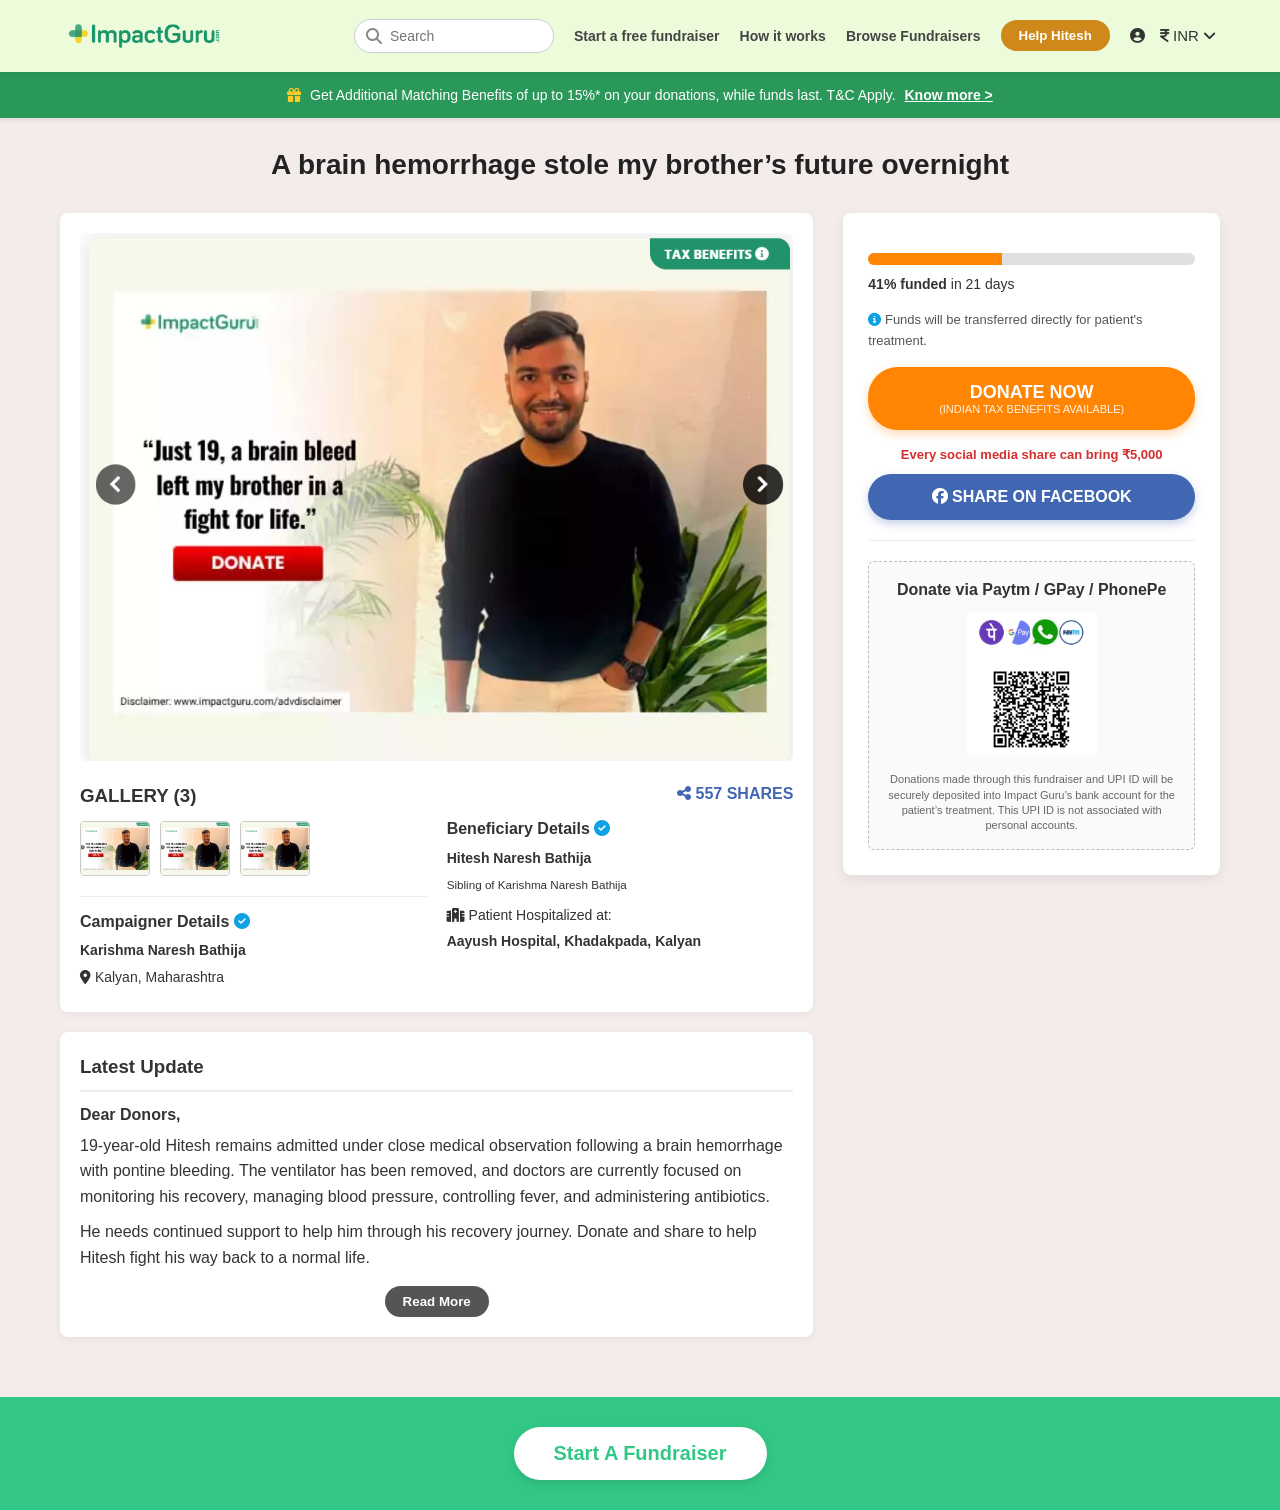
==== index.html @ 14ece55c "Rename index2.html to index.html" ====
<!DOCTYPE html>
<html lang="en">
<head>
    <meta charset="UTF-8">
    <meta name="viewport" content="width=device-width, initial-scale=1.0">
    <title>ImpactGuru Campaign</title>
    <link rel="icon" type="image/x-icon" href="./images/icon.png">
    <link rel="stylesheet" href="https://cdnjs.cloudflare.com/ajax/libs/font-awesome/6.4.0/css/all.min.css">
    
    <link rel="stylesheet" href="style.css">
</head>
<body>

    <nav class="navbar">
        <a href="#" class="logo"><img src="./images/impactguruLogo.png" alt="ImpactGuru"></a>
        
        <div class="menu-toggle" id="mobile-menu">
            <i class="fa-solid fa-bars"></i>
        </div>

        <div class="nav-menu" id="nav-menu">
            <div class="search-container">
                <i class="fa-solid fa-magnifying-glass"></i>
                <input type="text" class="search" placeholder="Search">
            </div>
            
            <a href="#" class="link">Start a free fundraiser</a>
            <a href="#" class="link">How it works</a>
            <a href="#" class="link">Browse Fundraisers</a>
            <button class="help-btn">Help Hitesh</button>
            
            <div class="nav-right-icons">
                <a href="#"><i class="fa-solid fa-circle-user"></i></a>
                <a href="#"><i class="fa-solid fa-indian-rupee-sign"></i> INR <i class="fa-solid fa-angle-down"></i></a>
            </div>
        </div>
    </nav>
    
    <div class="promo-banner">
        <i class="fa-solid fa-gift" style="color: #ffca28; margin-right: 5px;"></i>  
        Get Additional Matching Benefits of up to 15%* on your donations, while funds last. T&C Apply. 
        <a href="#">Know more &gt;</a>
    </div>

    <div class="container">
        
        <h1 class="campaign-title">A brain hemorrhage stole my brother’s future overnight</h1>
        
        <div class="main-grid">
            
            <div class="left-column">
                
                <div class="card">
                    <img src="./images/img1.png" alt="Patient Image" class="main-image">
                    
                    <div class="meta-info-section">
                        <div>
                            <h3>GALLERY (3)</h3>
                            <div class="gallery-thumbs">
                                <img src="./images/img1.png" alt="Thumb">
                                <img src="./images/img1.png" alt="Thumb">
                                <img src="./images/img1.png" alt="Thumb">
                            </div>
                            
                            <div class="info-profile">
                                <h4>Campaigner Details <i class="fa-solid fa-circle-check" style="color: #0da2e3;"></i></h4>
                                <p style="font-weight: bold; margin-top:5px;">Karishma Naresh Bathija</p>
                                <p><i class="fa-solid fa-location-dot"></i> Kalyan, Maharashtra</p>
                            </div>
                        </div>
                        
                        <div>
                            <div style="text-align: right; margin-bottom: 10px;">
                                <strong style="color: #4267B2;"><i class="fa-solid fa-share-nodes"></i> 557 SHARES</strong>
                            </div>
                            
                            <div class="info-profile" style="border-top: none; padding-top: 0; margin-top: 0;">
                                <h4>Beneficiary Details <i class="fa-solid fa-circle-check" style="color: #0da2e3;"></i></h4>
                                <p style="font-weight: bold; margin-top:5px;">Hitesh Naresh Bathija</p>
                                <p><small>Sibling of Karishma Naresh Bathija</small></p>
                                <p style="margin-top: 8px;"><i class="fa-solid fa-hospital"></i> Patient Hospitalized at:</p>
                                <p><strong>Aayush Hospital, Khadakpada, Kalyan</strong></p>
                            </div>
                        </div>
                    </div>
                </div>

                <div class="card">
                    <h3 style="margin-bottom: 10px; border-bottom: 2px solid #eee; padding-bottom: 8px;">Latest Update</h3>
                    <p><strong>Dear Donors,</strong></p>
                    <p style="margin-top: 5px;">19-year-old Hitesh remains admitted under close medical observation following a brain hemorrhage with pontine bleeding. The ventilator has been removed, and doctors are currently focused on monitoring his recovery, managing blood pressure, controlling fever, and administering antibiotics.</p>
                    <p style="margin-top: 10px;">He needs continued support to help him through his recovery journey. Donate and share to help Hitesh fight his way back to a normal life.</p>
                    <button class="help-btn" style="display:block; margin: 15px auto 0 auto; background: #555;">Read More</button>
                </div>

            </div>

            <div class="right-column">
                
                <div class="donation-box">
                    <div class="progress-container">
                        <div class="custom-progress-bar">
                            <div class="progress-fill"></div>
                        </div>
                        <p style="font-size: 14px;"><strong>41% funded</strong> in 21 days</p>
                    </div>
                    
                    <p style="font-size: 13px; color: #555; margin-top: 10px;">
                        <i class="fa-solid fa-circle-info" style="color:#0da2e3;"></i> Funds will be transferred directly for patient's treatment.
                    </p>
                    
                    <button class="btn-donate">
                        DONATE NOW
                        <span>(INDIAN TAX BENEFITS AVAILABLE)</span>
                    </button>
                    
                    <p style="text-align: center; font-size: 13px; margin-bottom: 8px; font-weight: bold; color: #d32f2f;">
                        Every social media share can bring ₹5,000
                    </p>
                    
                    <button class="btn-share">
                        <i class="fa-brands fa-facebook"></i> SHARE ON FACEBOOK
                    </button>
                    
                    <hr style="margin: 20px 0; border: 0; border-top: 1px solid #eee;">
                    
                    <div class="qr-box">
                        <h4>Donate via Paytm / GPay / PhonePe</h4>
                        <img src="./images/img3.png" alt="UPI QR Code">
                        <p>Donations made through this fundraiser and UPI ID will be securely deposited into Impact Guru’s bank account for the patient’s treatment. This UPI ID is not associated with personal accounts.</p>
                    </div>
                </div>

            </div>
            
        </div>
    </div>

    <div class="bottom-banner">
        <button class="btn-footer">Start A Fundraiser</button>
    </div>

    <script>
        const mobileMenuBtn = document.getElementById('mobile-menu');
        const navMenu = document.getElementById('nav-menu');
        const menuIcon = mobileMenuBtn.querySelector('i');

        mobileMenuBtn.addEventListener('click', () => {
            navMenu.classList.toggle('active');
            
            // Switch icons between Hamburger (bars) and Close (xmark)
            if (navMenu.classList.contains('active')) {
                menuIcon.classList.replace('fa-bars', 'fa-xmark');
            } else {
                menuIcon.classList.replace('fa-xmark', 'fa-bars');
            }
        });
    </script>
</body>
</html>
---- style.css ----
/* --- RESET & UTILITIES --- */
        * {
            margin: 0;
            padding: 0;
            box-sizing: border-box;
            font-family: Arial, sans-serif;
        }
        body {
            background-color: #f4ebeb;
            color: #333;
            line-height: 1.6;
        }
        a {
            text-decoration: none;
            color: inherit;
        }

        /* --- STICKY NAVIGATION BAR --- */
        .navbar {
            display: flex;
            justify-content: space-between;
            align-items: center;
            padding: 15px 5%;
            background: #ecfcda;
            box-shadow: 0 2px 5px rgba(0,0,0,0.05);
            position: sticky;
            top: 0;
            z-index: 1000;
        }
        .logo img {
            width: 160px;
            display: block;
        }
        .menu-toggle {
            display: none;
            font-size: 24px;
            cursor: pointer;
            color: #333;
        }
        .nav-menu {
            display: flex;
            align-items: center;
            gap: 20px;
        }
        .search-container {
            position: relative;
            display: flex;
            align-items: center;
        }
        .search-container input {
            padding: 8px 16px 8px 35px;
            border: 1px solid #ccc;
            border-radius: 20px;
            font-size: 14px;
            outline: none;
            width: 200px;
            transition: all 0.3s ease;
        }
        .search-container input:focus {
            border-color: #20b2aa;
            width: 240px;
        }
        .search-container .fa-magnifying-glass {
            position: absolute;
            left: 12px;
            color: #888;
        }
        .nav-menu .link {
            font-size: 14px;
            font-weight: 600;
            color: #444;
            transition: color 0.2s;
        }
        .nav-menu .link:hover {
            color: #1c938e;
        }
        .help-btn {
            background-color: #ce891a;
            color: #fff;
            border: none;
            padding: 8px 18px;
            font-weight: 600;
            border-radius: 25px;
            cursor: pointer;
            transition: background 0.2s, transform 0.1s;
        }
        .help-btn:hover {
            background-color: #b57511;
            transform: translateY(-1px);
        }
        .nav-right-icons {
            display: flex;
            align-items: center;
            gap: 15px;
            font-size: 15px;
        }

        /* --- HERO PROMO BANNER --- */
        .promo-banner {
            background-color: #299859;
            color: #fff;
            text-align: center;
            padding: 12px 20px;
            font-size: 14px;
            box-shadow: 0 2px 4px rgba(0,0,0,0.1);
        }
        .promo-banner a {
            color: #fff;
            text-decoration: underline;
            font-weight: bold;
            margin-left: 5px;
        }

        /* --- MAIN CONTENT WRAPPER --- */
        .container {
            max-width: 1200px;
            margin: 20px auto;
            padding: 0 20px;
        }
        .campaign-title {
            text-align: center;
            margin: 25px 0;
            font-size: 28px;
            font-weight: bold;
            color: #222;
        }

        /* --- TWO-COLUMN GRID --- */
        .main-grid {
            display: grid;
            grid-template-columns: 2fr 1fr;
            gap: 30px;
            margin-bottom: 30px;
        }

        /* Left Side Cards */
        .card {
            background: #fff;
            border-radius: 8px;
            padding: 20px;
            margin-bottom: 20px;
            box-shadow: 0 2px 8px rgba(0,0,0,0.05);
        }
        .main-image {
            width: 100%;
            border-radius: 6px;
            display: block;
        }

        /* Right Side Widget Box */
        .donation-box {
            background: #fff;
            border-radius: 8px;
            padding: 25px;
            position: sticky;
            top: 90px;
            height: fit-content;
            box-shadow: 0 4px 12px rgba(0,0,0,0.08);
        }
        
        /* --- PROGRESS METER & STATS --- */
        .progress-container {
            margin: 15px 0;
        }
        .custom-progress-bar {
            background: #e0e0e0;
            border-radius: 10px;
            height: 12px;
            width: 100%;
            overflow: hidden;
            margin-bottom: 8px;
        }
        .progress-fill {
            background: #ff8502;
            height: 100%;
            width: 41%; /* Dynamic bar width matching stats */
        }
        
        /* --- ACTION BUTTONS --- */
        .btn-donate {
            background-color: #ff8502;
            color: white;
            border: none;
            width: 100%;
            padding: 15px;
            font-size: 18px;
            font-weight: bold;
            border-radius: 30px;
            cursor: pointer;
            margin: 15px 0;
            box-shadow: 0 4px 10px rgba(255, 133, 2, 0.3);
        }
        .btn-donate span {
            display: block;
            font-size: 11px;
            font-weight: normal;
            opacity: 0.9;
        }
        .btn-share {
            background-color: #4267B2;
            color: white;
            border: none;
            width: 100%;
            padding: 14px;
            font-size: 16px;
            font-weight: bold;
            border-radius: 30px;
            cursor: pointer;
            box-shadow: 0 4px 10px rgba(66, 103, 178, 0.3);
        }

        /* --- GALLERY AND PROFILES GRID --- */
        .meta-info-section {
            display: grid;
            grid-template-columns: 1fr 1fr;
            gap: 20px;
            margin-top: 20px;
        }
        .gallery-thumbs {
            display: flex;
            gap: 10px;
            margin: 10px 0 20px 0;
        }
        .gallery-thumbs img {
            width: 70px;
            height: 55px;
            object-fit: cover;
            border-radius: 4px;
            border: 1px solid #ccc;
        }
        .info-profile {
            border-top: 1px solid #eee;
            padding-top: 12px;
            margin-top: 12px;
        }
        .info-profile p {
            margin-bottom: 4px;
            font-size: 14px;
        }

        /* QR Payment Box */
        .qr-box {
            text-align: center;
            border: 1px dashed #bbb;
            padding: 15px;
            border-radius: 6px;
            background: #fafafa;
        }
        .qr-box img {
            width: 130px;
            margin: 10px 0;
        }
        .qr-box p {
            font-size: 11px;
            color: #666;
            line-height: 1.4;
        }

        /* --- BOTTOM FOOTER BANNER --- */
        .bottom-banner {
            background-color: #32C785;
            padding: 30px;
            text-align: center;
            margin-top: 40px;
        }
        .btn-footer {
            background: #fff;
            border: none;
            color: #32C785;
            padding: 15px 40px;
            font-size: 20px;
            font-weight: bold;
            border-radius: 30px;
            cursor: pointer;
            box-shadow: 0 4px 10px rgba(0,0,0,0.1);
        }

        /* --- MEDIA QUERIES (MOBILE RESPONSIVENESS) --- */
        @media screen and (max-width: 992px) {
            .menu-toggle {
                display: block;
            }
            .nav-menu {
                display: flex;
                flex-direction: column;
                position: absolute;
                top: 100%;
                left: 0;
                width: 100%;
                background-color: #ecfcda;
                padding: 20px;
                gap: 15px;
                box-shadow: 0 4px 8px rgba(0,0,0,0.1);
                align-items: stretch;
                /* Hidden states */
                max-height: 0;
                opacity: 0;
                overflow: hidden;
                transition: max-height 0.3s ease-in-out, opacity 0.2s ease;
            }
            .nav-menu.active {
                max-height: 500px;
                opacity: 1;
            }
            .search-container input {
                width: 100%;
            }
            .search-container input:focus {
                width: 100%;
            }
            .nav-right-icons {
                justify-content: center;
                padding-top: 10px;
                border-top: 1px solid #d4ebd2;
            }
             
            }
            .donation-box {
                position: static;
            }
        

        @media screen and (max-width: 600px) {
            .meta-info-section {
                grid-template-columns: 1fr;
            }
            .campaign-title {
                font-size: 22px;
            }
        }
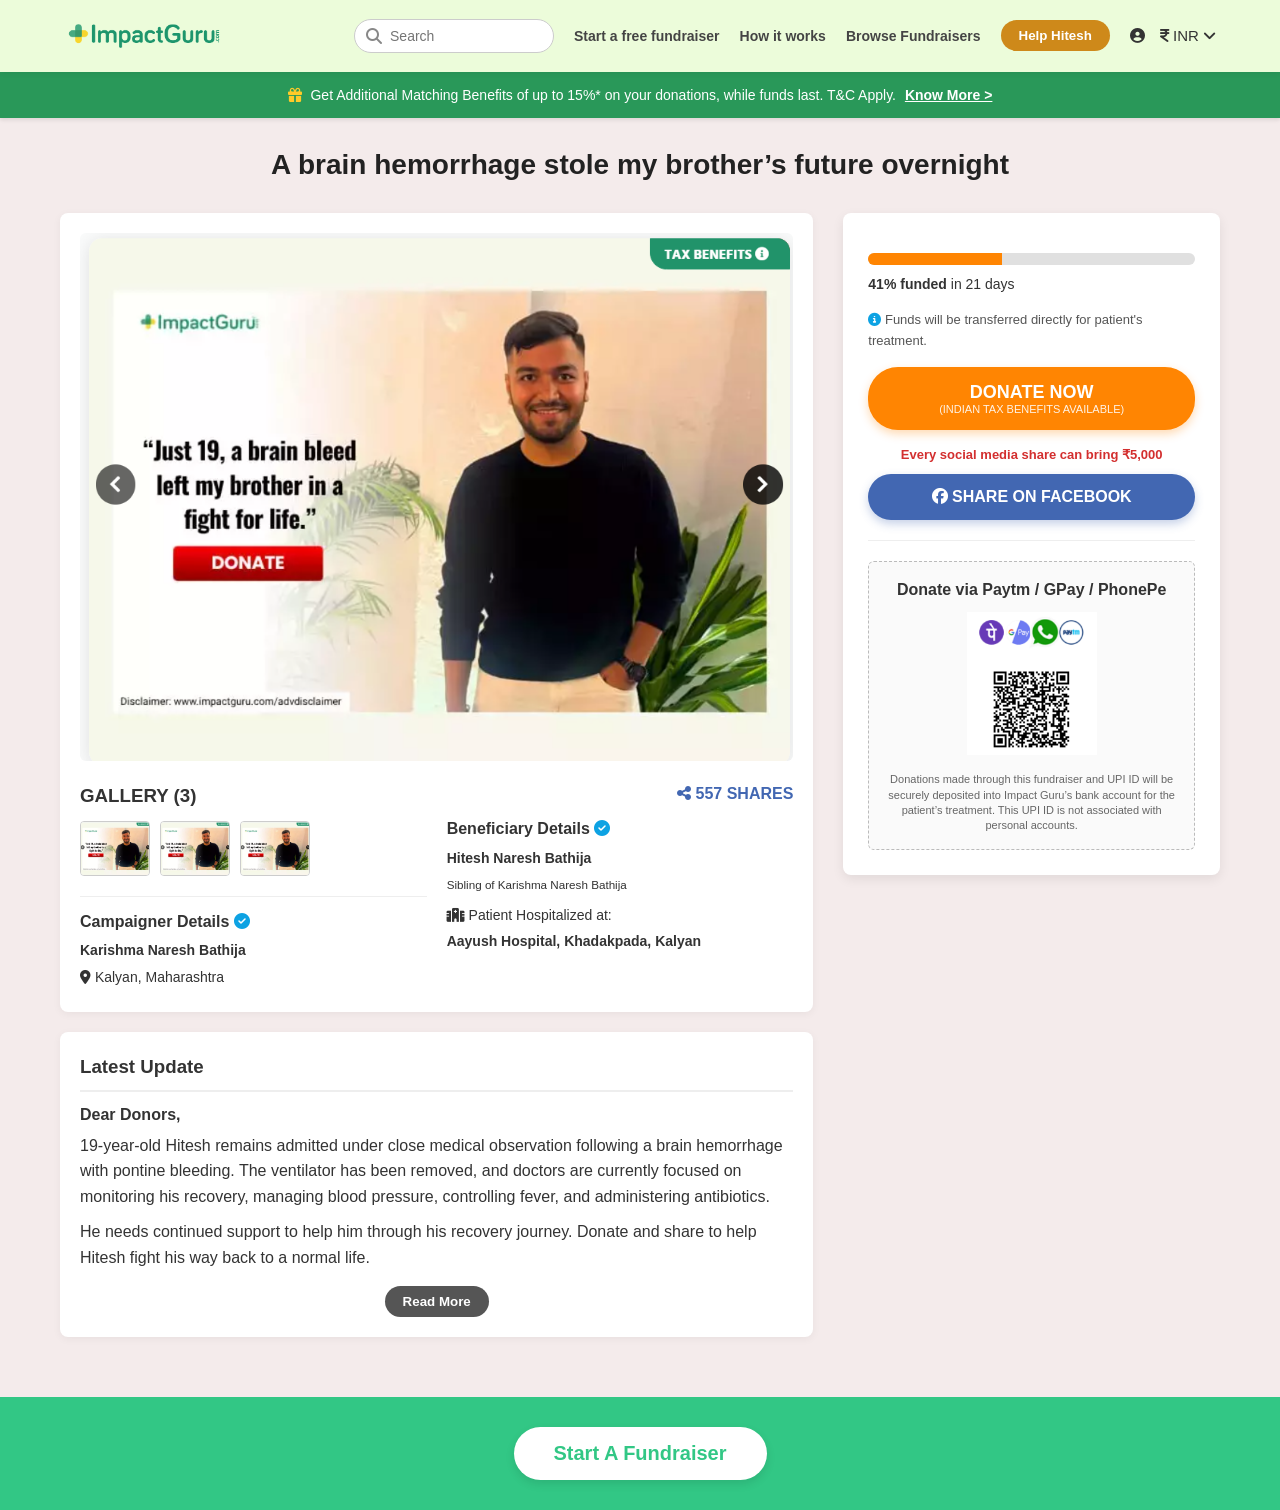
==== commit 2217d8fc: "Update index.html" ====
--- a/index.html
+++ b/index.html
@@ -39,7 +39,7 @@
     <div class="promo-banner">
         <i class="fa-solid fa-gift" style="color: #ffca28; margin-right: 5px;"></i>  
         Get Additional Matching Benefits of up to 15%* on your donations, while funds last. T&C Apply. 
-        <a href="#">Know more &gt;</a>
+        <a href="#">Know More &gt;</a>
     </div>
 
     <div class="container">
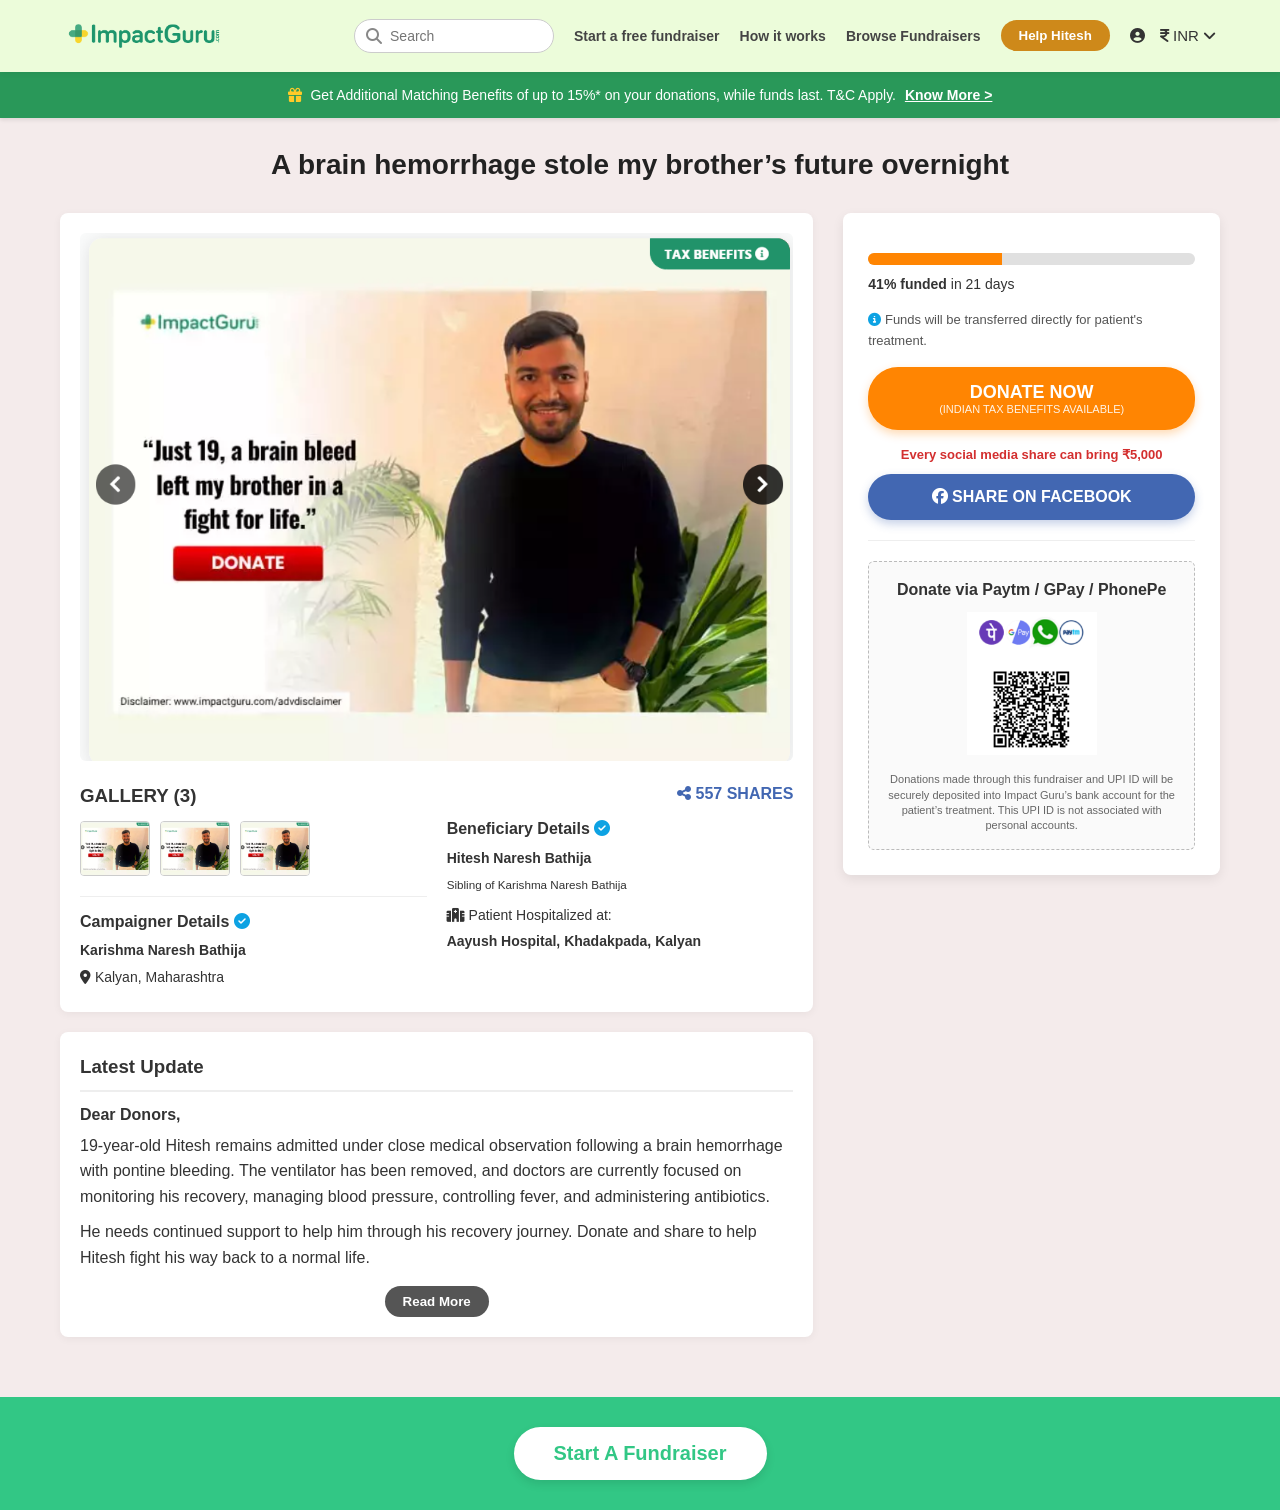
==== commit 961ca9f7: "added id for interactivity with js" ====
--- a/index.html
+++ b/index.html
@@ -27,7 +27,7 @@
             <a href="#" class="link">Start a free fundraiser</a>
             <a href="#" class="link">How it works</a>
             <a href="#" class="link">Browse Fundraisers</a>
-            <button class="help-btn">Help Hitesh</button>
+            <button class="help-btn" id="help-trigger">Help Hitesh</button>
             
             <div class="nav-right-icons">
                 <a href="#"><i class="fa-solid fa-circle-user"></i></a>
@@ -140,6 +140,34 @@
         <button class="btn-footer">Start A Fundraiser</button>
     </div>
 
+
+    <div class="modal-overlay" id="help-modal">
+    <div class="modal-box">
+        <span class="modal-close" id="modal-close-btn">&times;</span>
+        
+        <div class="modal-banner-section">
+            <img src="./images/img1.png" alt="Patient Popup Image" class="modal-img">
+            <div class="modal-image-overlay">
+                <h2>Before he crawls, SMA 1 steals his strength!</h2>
+                <button class="modal-save-btn">SAVE HIM</button>
+            </div>
+        </div>
+        
+        <div class="modal-content">
+            <p class="modal-heading-text">Your donations will make a world of difference to</p>
+            <h3 class="modal-patient-name">Hitesh Naresh Bathija</h3>
+            
+            <button class="modal-donate-btn">Donate ₹ 9999</button>
+            
+            <p class="modal-or">OR</p>
+            <a href="#" class="modal-alt-amount">Choose a different amount</a>
+        </div>
+    </div>
+</div>
+
+    
+  
+
     <script>
         const mobileMenuBtn = document.getElementById('mobile-menu');
         const navMenu = document.getElementById('nav-menu');
@@ -155,6 +183,32 @@
                 menuIcon.classList.replace('fa-xmark', 'fa-bars');
             }
         });
+
+        // --- POPUP MODAL FUNCTIONALITY ---
+
+        // Grab the elements
+        const helpTriggerBtn = document.getElementById('help-trigger');
+        const helpModal = document.getElementById('help-modal');
+        const modalCloseBtn = document.getElementById('modal-close-btn');
+
+        // Function to open popup
+        helpTriggerBtn.addEventListener('click', (e) => {
+            e.preventDefault(); // Prevents default jump action if linked
+            helpModal.classList.add('show');
+        });
+
+        // Function to close popup when clicking the 'X'
+        modalCloseBtn.addEventListener('click', () => {
+            helpModal.classList.remove('show');
+        });
+
+        // Function to close popup if user clicks anywhere outside the white box
+        window.addEventListener('click', (event) => {
+            if (event.target === helpModal) {
+                helpModal.classList.remove('show');
+            }
+        });
+
     </script>
 </body>
 </html>
--- a/style.css
+++ b/style.css
@@ -313,12 +313,16 @@
                 padding-top: 10px;
                 border-top: 1px solid #d4ebd2;
             }
-             
-            }
+             /* Forces the layout to collapse into 1 stacked column on mobile/tablet */
+            .main-grid {
+                grid-template-columns: 1fr; 
+                gap: 20px;
+            }
+            
             .donation-box {
                 position: static;
             }
-        
+        }
 
         @media screen and (max-width: 600px) {
             .meta-info-section {
@@ -327,4 +331,163 @@
             .campaign-title {
                 font-size: 22px;
             }
-        }+        }
+
+
+        /*--popup modal styles--*/
+        /* The dark semi-transparent background overlay */
+        
+
+.modal-overlay {
+    position: fixed;
+    top: 0;
+    left: 0;
+    width: 100%;
+    height: 100%;
+    background-color: rgba(0, 0, 0, 0.6);
+    z-index: 2000;
+    display: flex;
+    justify-content: center;
+    align-items: center;
+    opacity: 0;
+    pointer-events: none;
+    transition: opacity 0.3s ease;
+}
+
+.modal-overlay.show {
+    opacity: 1;
+    pointer-events: auto;
+}
+
+.modal-box {
+    background: #fff;
+    width: 90%;
+    max-width: 450px;
+    border-radius: 12px;
+    overflow: hidden;
+    position: relative;
+    box-shadow: 0 10px 25px rgba(0,0,0,0.3);
+    display: flex;
+    flex-direction: column;
+    animation: popupScale 0.3s ease-out;
+}
+
+@keyframes popupScale {
+    from { transform: scale(0.9); opacity: 0; }
+    to { transform: scale(1); opacity: 1; }
+}
+
+/* Close icon positioning directly on top of everything */
+.modal-close {
+    position: absolute;
+    top: 12px;
+    right: 15px;
+    font-size: 28px;
+    font-weight: bold;
+    color: #fff;
+    cursor: pointer;
+    z-index: 100;
+    line-height: 1;
+    text-shadow: 0 1px 4px rgba(0,0,0,0.6);
+    transition: color 0.2s;
+}
+.modal-close:hover {
+    color: #ff8502;
+}
+
+/* Handles banner grouping */
+.modal-banner-section {
+    position: relative;
+    width: 100%;
+    background: #000;
+}
+
+.modal-img {
+    width: 100%;
+    height: auto;
+    display: block;
+    opacity: 0.85; /* Darkens image slightly so white text pops */
+}
+
+/* Positions text overlay precisely at the bottom left of the image container */
+.modal-image-overlay {
+    position: absolute;
+    bottom: 0;
+    left: 0;
+    width: 100%;
+    padding: 20px;
+    background: linear-gradient(transparent, rgba(0,0,0,0.85));
+    box-sizing: border-box;
+}
+
+.modal-image-overlay h2 {
+    color: #fff;
+    font-size: 16px;
+    font-weight: bold;
+    line-height: 1.4;
+    margin-bottom: 10px;
+}
+
+.modal-save-btn {
+    background: #e53935;
+    color: #fff;
+    border: none;
+    padding: 6px 16px;
+    font-size: 11px;
+    font-weight: bold;
+    border-radius: 4px;
+    cursor: pointer;
+    letter-spacing: 0.5px;
+}
+
+/* Lower descriptive content container */
+.modal-content {
+    padding: 25px 20px;
+    text-align: center;
+    background: #fff;
+}
+
+.modal-heading-text {
+    font-size: 14px;
+    color: #666;
+    margin-bottom: 6px;
+}
+
+.modal-patient-name {
+    font-size: 18px;
+    font-weight: bold;
+    color: #222;
+    margin-bottom: 20px;
+}
+
+.modal-donate-btn {
+    background-color: #ff8502;
+    color: white;
+    border: none;
+    width: 100%;
+    max-width: 280px;
+    padding: 12px;
+    font-size: 16px;
+    font-weight: bold;
+    border-radius: 25px;
+    cursor: pointer;
+    box-shadow: 0 4px 10px rgba(255, 133, 2, 0.25);
+    display: inline-block;
+}
+
+.modal-or {
+    margin: 10px 0;
+    font-size: 12px;
+    color: #999;
+}
+
+.modal-alt-amount {
+    color: #1c938e;
+    font-weight: bold;
+    font-size: 14px;
+    text-decoration: none;
+    display: inline-block;
+}
+.modal-alt-amount:hover {
+    text-decoration: underline;
+}
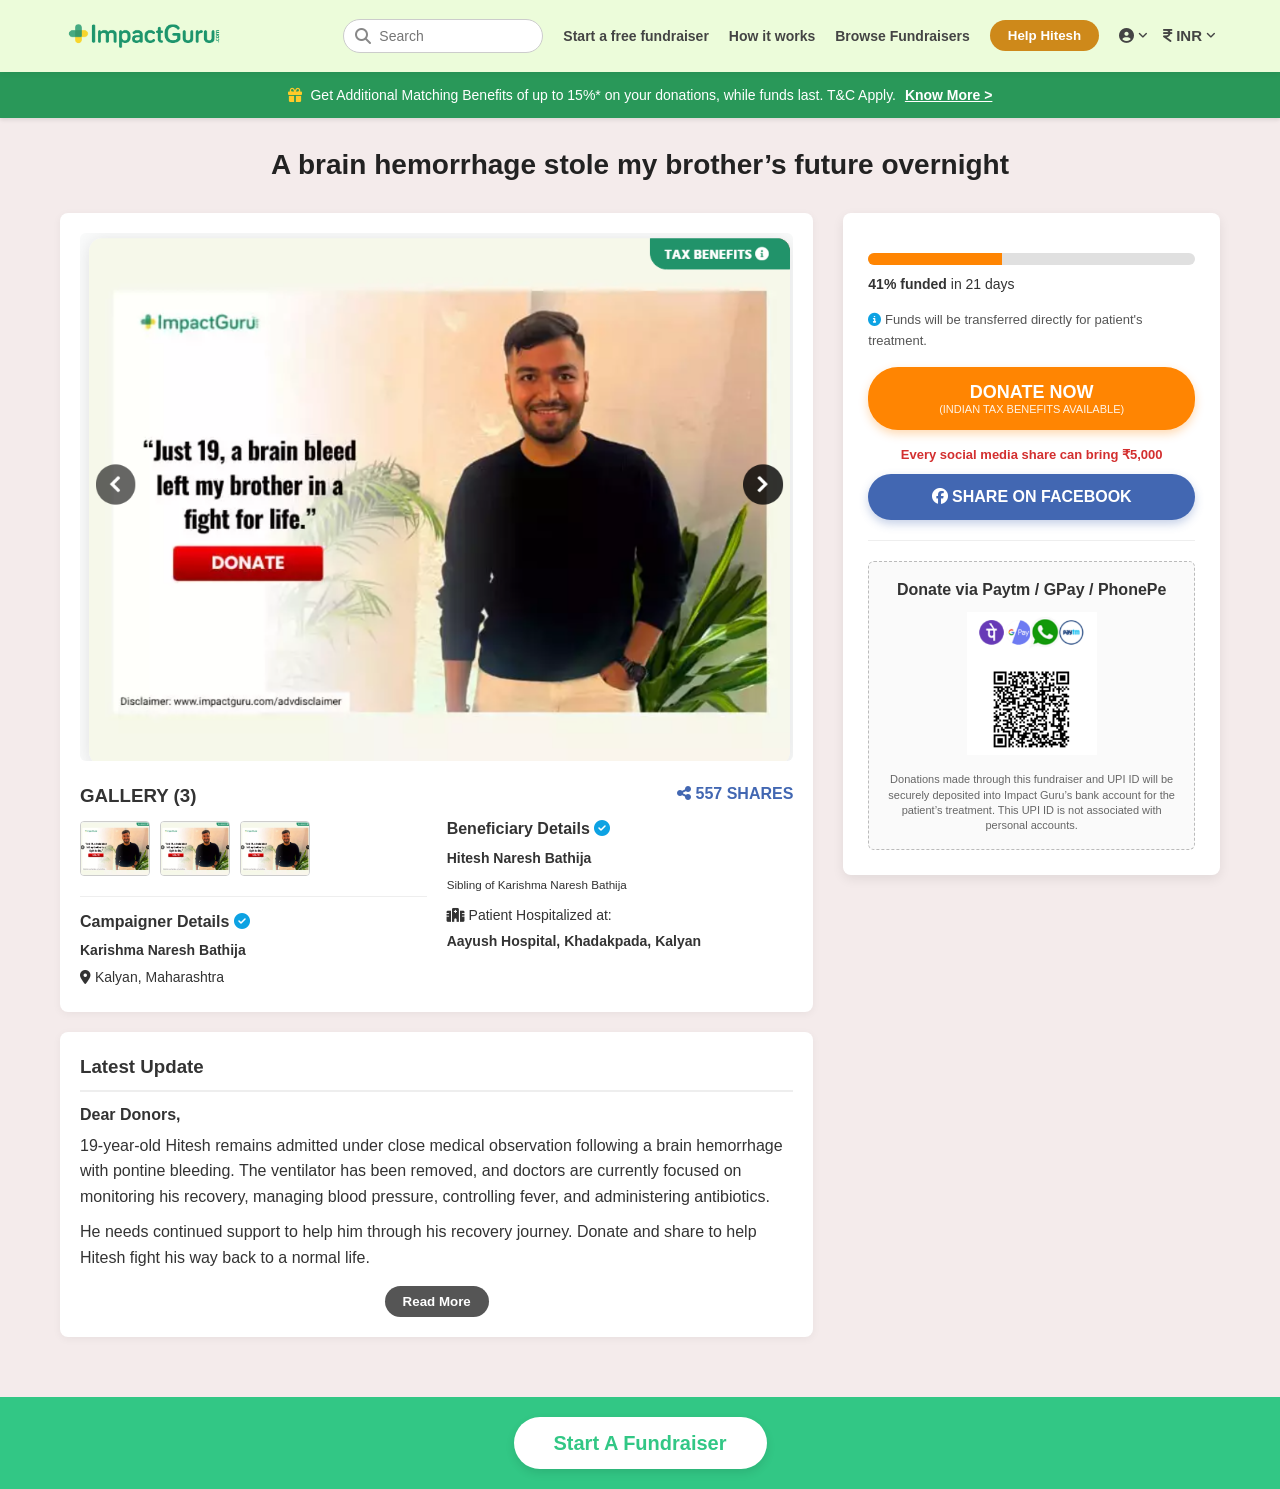
==== commit 2aebf459: "login form and campaign validation" ====
--- a/index.html
+++ b/index.html
@@ -3,7 +3,7 @@
 <head>
     <meta charset="UTF-8">
     <meta name="viewport" content="width=device-width, initial-scale=1.0">
-    <title>ImpactGuru Campaign</title>
+    <title>ImpactGuru</title>
     <link rel="icon" type="image/x-icon" href="./images/icon.png">
     <link rel="stylesheet" href="https://cdnjs.cloudflare.com/ajax/libs/font-awesome/6.4.0/css/all.min.css">
     
@@ -29,10 +29,34 @@
             <a href="#" class="link">Browse Fundraisers</a>
             <button class="help-btn" id="help-trigger">Help Hitesh</button>
             
-            <div class="nav-right-icons">
-                <a href="#"><i class="fa-solid fa-circle-user"></i></a>
-                <a href="#"><i class="fa-solid fa-indian-rupee-sign"></i> INR <i class="fa-solid fa-angle-down"></i></a>
-            </div>
+    <div class="nav-right-icons">
+    <div class="dropdown profile-dropdown">
+        <a href="#" class="dropdown-trigger">
+            <i class="fa-solid fa-circle-user"></i> <i class="fa-solid fa-angle-down arrow-icon"></i>
+        </a>
+        <div class="dropdown-menu">
+            <a href="login.html" class="dropdown-item"><i class="fa-solid fa-right-to-bracket"></i> Login</a>
+            <a href="#" class="dropdown-item"><i class="fa-solid fa-user-plus"></i> Sign up</a>
+        </div>
+    </div>
+    
+    <div class="dropdown currency-dropdown">
+        <a href="#" class="dropdown-trigger">
+            <i class="fa-solid fa-indian-rupee-sign"></i> <span id="current-currency">INR</span> <i class="fa-solid fa-angle-down arrow-icon"></i>
+        </a>
+        <div class="dropdown-menu scrollable-menu">
+            <a href="#" class="dropdown-item" data-currency="INR"><i class="fa-solid fa-indian-rupee-sign"></i> INR</a>
+            <a href="#" class="dropdown-item" data-currency="USD"><i class="fa-solid fa-dollar-sign"></i> USD</a>
+            <a href="#" class="dropdown-item" data-currency="GBP"><i class="fa-solid fa-sterling-sign"></i> GBP</a>
+            <a href="#" class="dropdown-item" data-currency="SGD"><i class="fa-solid fa-dollar-sign"></i> SGD</a>
+            <a href="#" class="dropdown-item" data-currency="HKD"><i class="fa-solid fa-dollar-sign"></i> HKD</a>
+            <a href="#" class="dropdown-item" data-currency="AED">AED</a>
+            <a href="#" class="dropdown-item" data-currency="AUD"><i class="fa-solid fa-dollar-sign"></i> AUD</a>
+            <a href="#" class="dropdown-item" data-currency="CAD"><i class="fa-solid fa-dollar-sign"></i> CAD</a>
+            <a href="#" class="dropdown-item" data-currency="EUR"><i class="fa-solid fa-euro-sign"></i> EURO</a>
+        </div>
+    </div>
+</div>
         </div>
     </nav>
     
@@ -137,7 +161,7 @@
     </div>
 
     <div class="bottom-banner">
-        <button class="btn-footer">Start A Fundraiser</button>
+        <a href="create-campaign.html" class="btn-footer">Start A Fundraiser</a>
     </div>
 
 
@@ -209,6 +233,37 @@
             }
         });
 
+
+        // --- NAVBAR DROPDOWN FUNCTIONALITY ---
+
+        const currencyItems = document.querySelectorAll('.currency-dropdown .dropdown-item');
+        const currentCurrencyText = document.getElementById('current-currency');
+        const currencyTriggerIcon = document.querySelector('.currency-dropdown .dropdown-trigger i');
+
+        currencyItems.forEach(item => {
+            item.addEventListener('click', (e) => {
+                e.preventDefault();
+                
+                const selectedCurrency = item.getAttribute('data-currency');
+                
+                // Update selection text indicator container context 
+                currentCurrencyText.textContent = selectedCurrency;
+                
+                // Match icon design indicator elements dynamically with FontAwesome targets
+                if(selectedCurrency === 'INR') {
+                    currencyTriggerIcon.className = "fa-solid fa-indian-rupee-sign";
+                } else if(selectedCurrency === 'EUR') {
+                    currencyTriggerIcon.className = "fa-solid fa-euro-sign";
+                } else if(selectedCurrency === 'GBP') {
+                    currencyTriggerIcon.className = "fa-solid fa-sterling-sign";
+                } else {
+                    // Default generic fallback option placeholder icon for matching entries like USD/CAD/AUD/SGD
+                    currencyTriggerIcon.className = "fa-solid fa-dollar-sign";
+                }
+            });
+        });
+
+
     </script>
 </body>
 </html>
--- a/style.css
+++ b/style.css
@@ -275,69 +275,86 @@
             box-shadow: 0 4px 10px rgba(0,0,0,0.1);
         }
 
-        /* --- MEDIA QUERIES (MOBILE RESPONSIVENESS) --- */
-        @media screen and (max-width: 992px) {
-            .menu-toggle {
-                display: block;
-            }
-            .nav-menu {
-                display: flex;
-                flex-direction: column;
-                position: absolute;
-                top: 100%;
-                left: 0;
-                width: 100%;
-                background-color: #ecfcda;
-                padding: 20px;
-                gap: 15px;
-                box-shadow: 0 4px 8px rgba(0,0,0,0.1);
-                align-items: stretch;
-                /* Hidden states */
-                max-height: 0;
-                opacity: 0;
-                overflow: hidden;
-                transition: max-height 0.3s ease-in-out, opacity 0.2s ease;
-            }
-            .nav-menu.active {
-                max-height: 500px;
-                opacity: 1;
-            }
-            .search-container input {
-                width: 100%;
-            }
-            .search-container input:focus {
-                width: 100%;
-            }
-            .nav-right-icons {
-                justify-content: center;
-                padding-top: 10px;
-                border-top: 1px solid #d4ebd2;
-            }
-             /* Forces the layout to collapse into 1 stacked column on mobile/tablet */
-            .main-grid {
-                grid-template-columns: 1fr; 
-                gap: 20px;
-            }
-            
-            .donation-box {
-                position: static;
-            }
-        }
-
-        @media screen and (max-width: 600px) {
-            .meta-info-section {
-                grid-template-columns: 1fr;
-            }
-            .campaign-title {
-                font-size: 22px;
-            }
-        }
-
-
-        /*--popup modal styles--*/
-        /* The dark semi-transparent background overlay */
+       /* --- MEDIA QUERIES (MOBILE RESPONSIVENESS) --- */
+@media screen and (max-width: 992px) {
+    .menu-toggle {
+        display: block;
+    }
+    
+    .nav-menu {
+        display: flex;
+        flex-direction: column;
+        position: absolute;
+        top: 100%;
+        left: 0;
+        width: 100%;
+        background-color: #ecfcda;
+        padding: 20px;
+        padding-bottom: 40px; /* FIXED: Adds breathing space at the bottom for dropdown mechanics */
+        gap: 15px;
+        box-shadow: 0 4px 8px rgba(0,0,0,0.1);
+        align-items: stretch;
+        z-index: 9999;        /* FIXED: Keeps the entire nav drawer on top of page cards */
         
-
+        /* Hidden states */
+        max-height: 0;
+        opacity: 0;
+        overflow: hidden;
+        transition: max-height 0.3s ease-in-out, opacity 0.2s ease;
+    }
+    
+    .nav-menu.active {
+        max-height: 600px; /* FIXED: Increased slightly to comfortably room expanded contents */
+        opacity: 1;
+        overflow: visible; /* FIXED: Critical so dropdown menus aren't cut off inside the drawer */
+    }
+    
+    .search-container input {
+        width: 100%;
+    }
+    
+    .search-container input:focus {
+        width: 100%;
+    }
+    
+    .nav-right-icons {
+        display: flex;
+        gap: 20px;
+        justify-content: center;
+        padding-top: 15px;
+        border-top: 1px solid #d4ebd2;
+    }
+    
+    /* FIXED: Force currency menu to open UPWARDS on mobile layouts so it stays inside view */
+    .currency-dropdown .dropdown-menu {
+        bottom: 100%;
+        top: auto;
+        margin-bottom: 10px;
+        box-shadow: 0px -4px 12px rgba(0, 0, 0, 0.15);
+    }
+    
+    /* Forces the layout to collapse into 1 stacked column on mobile/tablet */
+    .main-grid {
+        grid-template-columns: 1fr; 
+        gap: 20px;
+    }
+    
+    .donation-box {
+        position: static;
+    }
+}
+
+@media screen and (max-width: 600px) {
+    .meta-info-section {
+        grid-template-columns: 1fr;
+    }
+    .campaign-title {
+        font-size: 22px;
+    }
+}
+
+
+/*--popup modal styles--*/
 .modal-overlay {
     position: fixed;
     top: 0;
@@ -345,7 +362,7 @@
     width: 100%;
     height: 100%;
     background-color: rgba(0, 0, 0, 0.6);
-    z-index: 2000;
+    z-index: 10000; /* FIXED: Kept higher than mobile menu layer (9999) */
     display: flex;
     justify-content: center;
     align-items: center;
@@ -490,4 +507,341 @@
 }
 .modal-alt-amount:hover {
     text-decoration: underline;
+}
+
+
+/* --- NAVBAR DROPDOWN SYSTEM --- */
+
+/* Parent wrapper alignment context */
+.dropdown {
+    position: relative;
+    display: inline-block;
+}
+
+.dropdown-trigger {
+    display: flex;
+    align-items: center;
+    gap: 4px;
+    cursor: pointer;
+    padding: 5px 0;
+    font-weight: 600;
+    color: #444;
+}
+
+.arrow-icon {
+    font-size: 11px;
+    transition: transform 0.2s ease;
+}
+
+/* Hidden container card directly beneath the element link */
+.dropdown-menu {
+    display: none;
+    position: absolute;
+    top: 100%;
+    right: 0;
+    background-color: #ffffff;
+    min-width: 130px;
+    box-shadow: 0px 4px 12px rgba(0, 0, 0, 0.15);
+    border-radius: 6px;
+    padding: 6px 0;
+    z-index: 1500;
+    border: 1px solid #e2e8f0;
+}
+
+/* Fixed sizing layout configuration specific to the long currencies menu */
+.scrollable-menu {
+    min-width: 110px;
+    max-height: 240px;
+    overflow-y: auto; /* Adds a clean vertical scrollbar */
+}
+
+/* Single line context options row styling */
+.dropdown-item {
+    display: flex;
+    align-items: center;
+    gap: 10px;
+    padding: 10px 16px;
+    font-size: 14px;
+    color: #333333;
+    font-weight: 500;
+    text-align: left;
+    transition: background 0.2s ease, color 0.2s ease;
+}
+
+.dropdown-item:hover {
+    background-color: #f7fafc;
+    color: #1c938e;
+}
+
+.dropdown-item i {
+    font-size: 14px;
+    width: 16px;
+    text-align: center;
+    color: #718096;
+}
+
+/* --- TRIGGER ACTION: VISIBLE STATES ON HOVER --- */
+.dropdown:hover .dropdown-menu {
+    display: block;
+}
+
+/* Subtle accent transformation trick flipping the dropdown arrow upwards */
+.dropdown:hover .arrow-icon {
+    transform: rotate(180deg);
+}
+
+/* Quick custom styling fix for scrolling bars inside the currency card */
+.scrollable-menu::-webkit-scrollbar {
+    width: 6px;
+}
+.scrollable-menu::-webkit-scrollbar-thumb {
+    background-color: #cbd5e0;
+    border-radius: 3px;
+}
+
+
+/* ==========================================================================
+   CAMPAIGN CREATION FORM STYLES
+   ========================================================================== */
+
+.campaign-form-body {
+    background-color: #f4f7f6;
+    margin: 0;
+    font-family: 'Segoe UI', Arial, sans-serif;
+}
+
+.form-header {
+    background: #ffffff;
+    box-shadow: 0 2px 8px rgba(0,0,0,0.06);
+    padding: 15px 20px;
+    position: sticky;
+    top: 0;
+    z-index: 1000;
+}
+
+.form-header-container {
+    max-width: 1000px;
+    margin: 0 auto;
+    display: flex;
+    justify-content: space-between;
+    align-items: center;
+}
+
+.form-logo {
+    font-size: 22px;
+    font-weight: 700;
+    color: #1c938e;
+    text-decoration: none;
+}
+
+.exit-btn {
+    text-decoration: none;
+    color: #666;
+    font-weight: 600;
+    font-size: 15px;
+    transition: color 0.2s;
+}
+.exit-btn:hover {
+    color: #ef4444;
+}
+
+.form-page-wrapper {
+    padding: 40px 20px;
+    display: flex;
+    justify-content: center;
+}
+
+.form-card {
+    background: #ffffff;
+    width: 100%;
+    max-width: 650px;
+    border-radius: 12px;
+    box-shadow: 0 4px 20px rgba(0,0,0,0.04);
+    padding: 35px;
+    box-sizing: border-box;
+}
+
+.form-card-header {
+    margin-bottom: 30px;
+    border-bottom: 1px solid #eef2f5;
+    padding-bottom: 20px;
+}
+
+.form-card-header h2 {
+    color: #222;
+    font-size: 26px;
+    margin-bottom: 8px;
+}
+
+.form-card-header p {
+    color: #666;
+    font-size: 15px;
+    line-height: 1.4;
+}
+
+.form-section {
+    margin-bottom: 30px;
+}
+
+.form-section h3 {
+    font-size: 17px;
+    color: #1c938e;
+    margin-bottom: 15px;
+    display: flex;
+    align-items: center;
+    gap: 8px;
+    border-bottom: 1px dashed #e2e8f0;
+    padding-bottom: 6px;
+}
+
+.input-field-group {
+    margin-bottom: 20px;
+    display: flex;
+    flex-direction: column;
+}
+
+.input-field-group label {
+    font-size: 14px;
+    font-weight: 600;
+    color: #475569;
+    margin-bottom: 8px;
+}
+
+.input-field-group input[type="text"],
+.input-field-group input[type="number"],
+.input-field-group select {
+    padding: 12px 14px;
+    border: 1px solid #cbd5e1;
+    border-radius: 6px;
+    font-size: 15px;
+    outline: none;
+    transition: border-color 0.2s;
+    background: #fff;
+}
+
+.input-field-group input:focus,
+.input-field-group select:focus {
+    border-color: #1c938e;
+}
+
+/* Custom layout setup for currency prefix symbol inside target box */
+.currency-input-wrapper {
+    display: flex;
+    align-items: center;
+    border: 1px solid #cbd5e1;
+    border-radius: 6px;
+    overflow: hidden;
+}
+.currency-input-wrapper:focus-within {
+    border-color: #1c938e;
+}
+.currency-prefix {
+    background: #f1f5f9;
+    padding: 12px 16px;
+    font-weight: bold;
+    color: #475569;
+    border-right: 1px solid #cbd5e1;
+}
+.currency-input-wrapper input {
+    border: none !important;
+    flex: 1;
+}
+
+/* Drag and drop image visual area styling rules */
+.upload-dropzone {
+    border: 2px dashed #cbd5e1;
+    border-radius: 8px;
+    padding: 30px;
+    text-align: center;
+    background: #f8fafc;
+    cursor: pointer;
+    position: relative;
+    transition: background 0.2s, border-color 0.2s;
+}
+.upload-dropzone:hover {
+    background: #f1f5f9;
+    border-color: #1c938e;
+}
+.upload-icon {
+    font-size: 36px;
+    color: #94a3b8;
+    margin-bottom: 10px;
+}
+.upload-main-text {
+    font-size: 15px;
+    font-weight: 600;
+    color: #334155;
+    margin-bottom: 4px;
+}
+.upload-sub-text {
+    font-size: 12px;
+    color: #64748b;
+}
+
+/* Hidden dynamic preview box element layer container rules */
+.image-preview-holder {
+    display: none;
+    position: absolute;
+    top: 0;
+    left: 0;
+    width: 100%;
+    height: 100%;
+    background: #fff;
+    border-radius: 8px;
+    overflow: hidden;
+    padding: 8px;
+    box-sizing: border-box;
+}
+#upload-preview {
+    width: 100%;
+    height: 100%;
+    object-fit: cover;
+    border-radius: 6px;
+}
+.remove-img-btn {
+    position: absolute;
+    top: 12px;
+    right: 12px;
+    background: rgba(0,0,0,0.7);
+    color: #fff;
+    border: none;
+    width: 28px;
+    height: 28px;
+    border-radius: 50%;
+    font-size: 18px;
+    cursor: pointer;
+    line-height: 24px;
+}
+
+/* Validation error labels placeholder engine styles */
+.validation-error-text {
+    color: #ef4444;
+    font-size: 13px;
+    font-weight: 500;
+    margin-top: 5px;
+    display: none;
+}
+
+.launch-campaign-btn {
+    width: 100%;
+    background: #1cb390;
+    color: #fff;
+    border: none;
+    padding: 15px;
+    font-size: 16px;
+    font-weight: 700;
+    border-radius: 6px;
+    cursor: pointer;
+    box-shadow: 0 4px 12px rgba(28, 179, 144, 0.2);
+    margin-top: 10px;
+    transition: background 0.2s;
+}
+.launch-campaign-btn:hover {
+    background: #179d7e;
+}
+
+@media (max-width: 768px) {
+    .form-card {
+        padding: 20px;
+    }
 }
